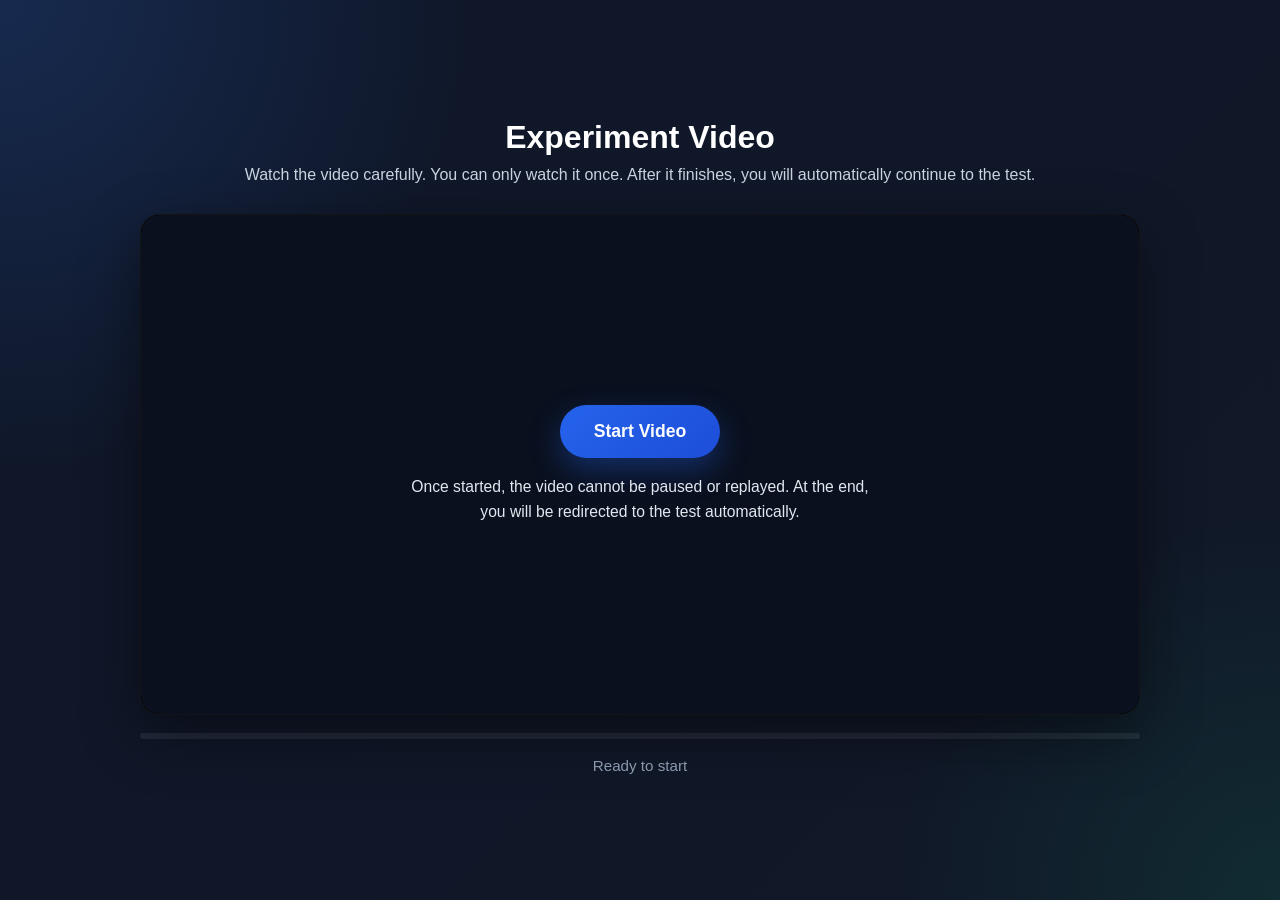
==== index.html @ 6f381dc8 "rename main.html to index.html" ====
<!DOCTYPE html>
<html lang="en">
<head>
    <meta charset="UTF-8" />
    <meta name="viewport" content="width=device-width, initial-scale=1.0" />
    <title>Experiment Video</title>
    <style>
        * {
            box-sizing: border-box;
        }

        body {
            margin: 0;
            min-height: 100vh;
            display: flex;
            justify-content: center;
            align-items: center;
            background:
                radial-gradient(circle at top left, rgba(59, 130, 246, 0.18), transparent 30%),
                radial-gradient(circle at bottom right, rgba(16, 185, 129, 0.12), transparent 25%),
                linear-gradient(135deg, #0f172a, #111827);
            font-family: Arial, Helvetica, sans-serif;
            overflow: hidden;
        }

        .container {
            width: 90%;
            max-width: 1000px;
            text-align: center;
            position: relative;
            animation: fadeInUp 1s ease;
        }

        .title {
            color: white;
            font-size: 2rem;
            font-weight: bold;
            margin-bottom: 10px;
            animation: fadeIn 1.2s ease;
        }

        .subtitle {
            color: #cbd5e1;
            font-size: 1rem;
            margin-bottom: 30px;
            animation: fadeIn 1.6s ease;
        }

        .video-wrapper {
            position: relative;
            border-radius: 20px;
            overflow: hidden;
            background: black;
            box-shadow: 0 20px 60px rgba(0, 0, 0, 0.45);
            border: 1px solid rgba(255, 255, 255, 0.08);
        }

        video {
            width: 100%;
            display: block;
            background: black;
        }

        .overlay {
            position: absolute;
            inset: 0;
            background: rgba(15, 23, 42, 0.72);
            backdrop-filter: blur(4px);
            display: flex;
            justify-content: center;
            align-items: center;
            flex-direction: column;
            gap: 16px;
            transition: opacity 0.6s ease, visibility 0.6s ease;
            z-index: 2;
        }

        .overlay.hidden {
            opacity: 0;
            visibility: hidden;
            pointer-events: none;
        }

        .start-btn {
            padding: 16px 34px;
            font-size: 1.1rem;
            font-weight: bold;
            color: white;
            background: linear-gradient(135deg, #2563eb, #1d4ed8);
            border: none;
            border-radius: 999px;
            cursor: pointer;
            box-shadow: 0 12px 30px rgba(37, 99, 235, 0.35);
            transition: transform 0.25s ease, box-shadow 0.25s ease, opacity 0.25s ease;
            animation: pulse 1.8s infinite;
        }

        .start-btn:hover {
            transform: translateY(-2px) scale(1.03);
            box-shadow: 0 18px 35px rgba(37, 99, 235, 0.45);
        }

        .start-btn:active {
            transform: scale(0.98);
        }

        .overlay-text {
            color: #e2e8f0;
            font-size: 0.98rem;
            max-width: 500px;
            line-height: 1.6;
            padding: 0 20px;
        }

        .status {
            margin-top: 18px;
            color: #94a3b8;
            font-size: 0.95rem;
            min-height: 24px;
        }

        .progress-bar {
            width: 100%;
            height: 6px;
            background: rgba(255, 255, 255, 0.08);
            border-radius: 999px;
            overflow: hidden;
            margin-top: 18px;
        }

        .progress {
            width: 0%;
            height: 100%;
            background: linear-gradient(90deg, #22c55e, #3b82f6);
            transition: width 0.2s linear;
        }

        @keyframes fadeInUp {
            from {
                opacity: 0;
                transform: translateY(30px);
            }
            to {
                opacity: 1;
                transform: translateY(0);
            }
        }

        @keyframes fadeIn {
            from {
                opacity: 0;
            }
            to {
                opacity: 1;
            }
        }

        @keyframes pulse {
            0% {
                transform: scale(1);
            }
            50% {
                transform: scale(1.04);
            }
            100% {
                transform: scale(1);
            }
        }

        @media (max-width: 768px) {
            .title {
                font-size: 1.5rem;
            }

            .subtitle {
                font-size: 0.95rem;
            }

            .start-btn {
                font-size: 1rem;
                padding: 14px 28px;
            }
        }
    </style>
</head>
<body>

    <div class="container">
        <div class="title">Experiment Video</div>
        <div class="subtitle">
            Watch the video carefully. You can only watch it once. After it finishes, you will automatically continue to the test.
        </div>

        <div class="video-wrapper">
            <div class="overlay" id="overlay">
                <button class="start-btn" id="startBtn">Start Video</button>
                <div class="overlay-text">
                    Once started, the video cannot be paused or replayed. At the end, you will be redirected to the test automatically.
                </div>
            </div>

            <video id="video" playsinline preload="auto" type="video/mp4">
                <source src="https://drive.google.com/file/d/1Vk-Cj_OdK-i3ARm5Z2R8Q7dkgFcIJffH/view" type="video/mp4">
                Your browser does not support the video tag.
            </video>
        </div>

        <div class="progress-bar">
            <div class="progress" id="progress"></div>
        </div>

        <div class="status" id="statusText">Ready to start</div>
    </div>

    <script>
        const video = document.getElementById("video");
        const startBtn = document.getElementById("startBtn");
        const overlay = document.getElementById("overlay");
        const statusText = document.getElementById("statusText");
        const progress = document.getElementById("progress");

        let hasStarted = false;
        let hasEnded = false;

        startBtn.addEventListener("click", async () => {
            if (hasStarted) return;

            hasStarted = true;
            overlay.classList.add("hidden");
            statusText.textContent = "Video is playing...";

            try {
                video.currentTime = 0;
                video.controls = false;
                video.loop = false;
                video.muted = false;
                video.volume = 1;
                await video.play();
            } catch (error) {
                statusText.textContent = "Autoplay with sound was blocked. Please click the page once.";
                console.error(error);
            }
        });

        video.addEventListener("pause", () => {
            if (!video.ended && hasStarted) {
                video.play().catch(() => {});
            }
        });

        video.addEventListener("seeking", () => {
            if (hasStarted && !video.ended) {
                if (video.currentTime > 0) {
                    video.currentTime = Math.max(0, video.currentTime);
                }
            }
        });

        video.addEventListener("contextmenu", (e) => e.preventDefault());

        video.addEventListener("timeupdate", () => {
            if (video.duration) {
                const percent = (video.currentTime / video.duration) * 100;
                progress.style.width = percent + "%";
            }
        });

        video.addEventListener("ended", () => {
            if (hasEnded) return;

            hasEnded = true;
            statusText.textContent = "Video finished. Redirecting to the test...";
            progress.style.width = "100%";

            setTimeout(() => {
                window.location.href = "https://docs.google.com/forms/d/e/1FAIpQLScB56OfvBlerydAEHXDTaJfLWcyGpfH-YgCsPv9pEDZIwCP-Q/viewform?usp=header";
            }, 1500);
        });

        document.addEventListener("keydown", (e) => {
            const blockedKeys = [" ", "Spacebar", "ArrowLeft", "ArrowRight", "ArrowUp", "ArrowDown"];
            if (blockedKeys.includes(e.key)) {
                e.preventDefault();
            }
        });
    </script>

</body>
</html>
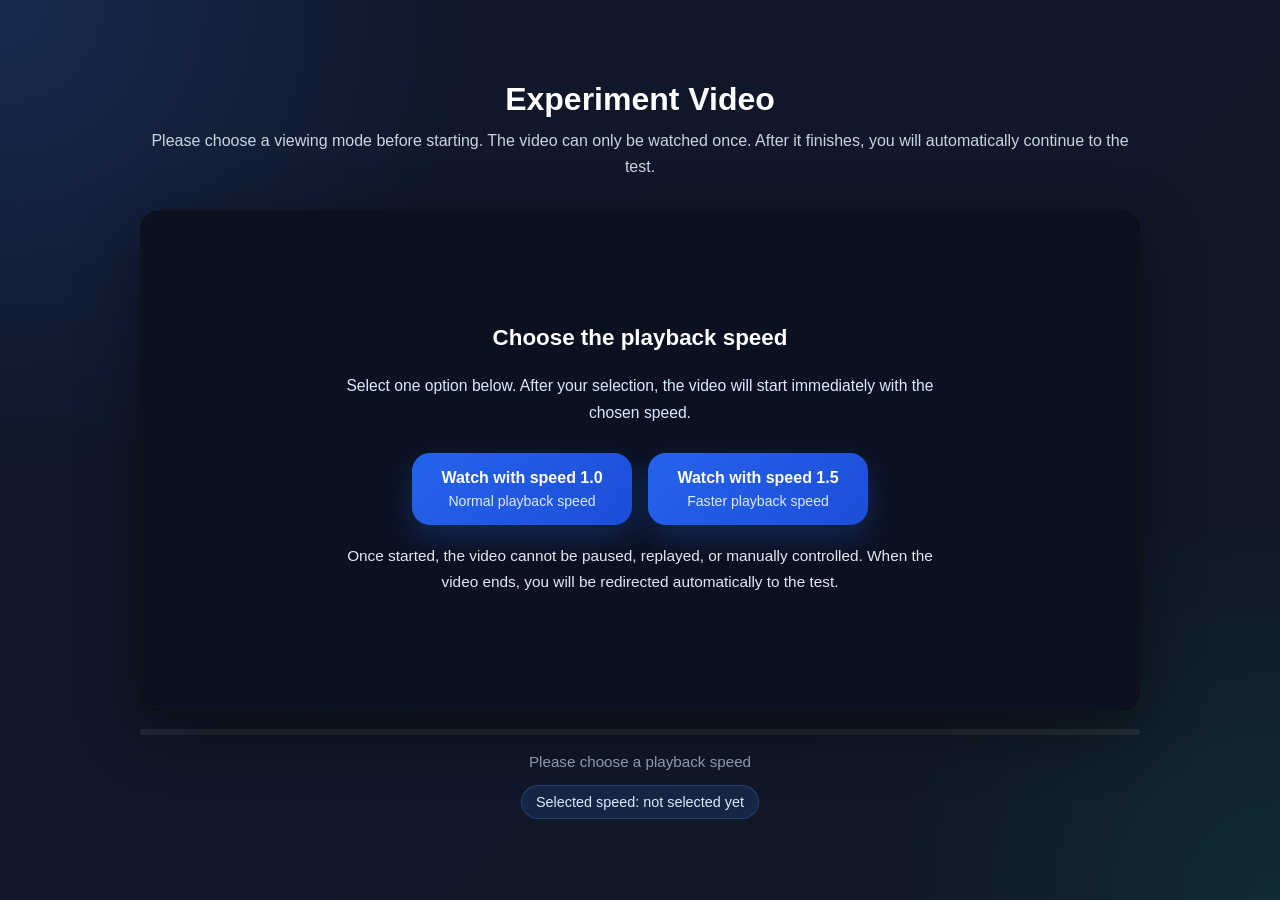
==== commit e0dda3ef: "add speed choice before video" ====
--- a/index.html
+++ b/index.html
@@ -28,7 +28,7 @@
             max-width: 1000px;
             text-align: center;
             position: relative;
-            animation: fadeInUp 1s ease;
+            animation: fadeInUp 0.9s ease;
         }
 
         .title {
@@ -36,14 +36,15 @@
             font-size: 2rem;
             font-weight: bold;
             margin-bottom: 10px;
-            animation: fadeIn 1.2s ease;
+            animation: fadeIn 1.1s ease;
         }
 
         .subtitle {
             color: #cbd5e1;
             font-size: 1rem;
             margin-bottom: 30px;
-            animation: fadeIn 1.6s ease;
+            animation: fadeIn 1.4s ease;
+            line-height: 1.6;
         }
 
         .video-wrapper {
@@ -64,14 +65,15 @@
         .overlay {
             position: absolute;
             inset: 0;
-            background: rgba(15, 23, 42, 0.72);
-            backdrop-filter: blur(4px);
+            background: rgba(15, 23, 42, 0.78);
+            backdrop-filter: blur(6px);
             display: flex;
             justify-content: center;
             align-items: center;
             flex-direction: column;
-            gap: 16px;
-            transition: opacity 0.6s ease, visibility 0.6s ease;
+            gap: 18px;
+            padding: 24px;
+            transition: opacity 0.6s ease, visibility 0.6s ease, transform 0.6s ease;
             z-index: 2;
         }
 
@@ -79,37 +81,69 @@
             opacity: 0;
             visibility: hidden;
             pointer-events: none;
-        }
-
-        .start-btn {
-            padding: 16px 34px;
-            font-size: 1.1rem;
+            transform: scale(1.02);
+        }
+
+        .choice-title {
+            color: white;
+            font-size: 1.4rem;
+            font-weight: 700;
+            margin-bottom: 4px;
+        }
+
+        .choice-subtitle {
+            color: #dbeafe;
+            font-size: 0.98rem;
+            max-width: 620px;
+            line-height: 1.7;
+        }
+
+        .speed-options {
+            display: flex;
+            gap: 16px;
+            flex-wrap: wrap;
+            justify-content: center;
+            margin-top: 8px;
+        }
+
+        .speed-btn {
+            min-width: 220px;
+            padding: 16px 24px;
+            font-size: 1rem;
             font-weight: bold;
             color: white;
             background: linear-gradient(135deg, #2563eb, #1d4ed8);
             border: none;
-            border-radius: 999px;
+            border-radius: 18px;
             cursor: pointer;
-            box-shadow: 0 12px 30px rgba(37, 99, 235, 0.35);
-            transition: transform 0.25s ease, box-shadow 0.25s ease, opacity 0.25s ease;
+            box-shadow: 0 12px 30px rgba(37, 99, 235, 0.28);
+            transition: transform 0.25s ease, box-shadow 0.25s ease, filter 0.25s ease;
             animation: pulse 1.8s infinite;
         }
 
-        .start-btn:hover {
-            transform: translateY(-2px) scale(1.03);
-            box-shadow: 0 18px 35px rgba(37, 99, 235, 0.45);
-        }
-
-        .start-btn:active {
+        .speed-btn:hover {
+            transform: translateY(-2px) scale(1.02);
+            box-shadow: 0 18px 35px rgba(37, 99, 235, 0.4);
+            filter: brightness(1.05);
+        }
+
+        .speed-btn:active {
             transform: scale(0.98);
+        }
+
+        .speed-btn span {
+            display: block;
+            font-size: 0.88rem;
+            font-weight: normal;
+            margin-top: 6px;
+            color: #dbeafe;
         }
 
         .overlay-text {
             color: #e2e8f0;
-            font-size: 0.98rem;
-            max-width: 500px;
-            line-height: 1.6;
-            padding: 0 20px;
+            font-size: 0.96rem;
+            max-width: 620px;
+            line-height: 1.7;
         }
 
         .status {
@@ -135,6 +169,17 @@
             transition: width 0.2s linear;
         }
 
+        .speed-badge {
+            display: inline-block;
+            margin-top: 8px;
+            padding: 8px 14px;
+            border-radius: 999px;
+            font-size: 0.9rem;
+            color: #dbeafe;
+            background: rgba(59, 130, 246, 0.14);
+            border: 1px solid rgba(96, 165, 250, 0.22);
+        }
+
         @keyframes fadeInUp {
             from {
                 opacity: 0;
@@ -160,7 +205,7 @@
                 transform: scale(1);
             }
             50% {
-                transform: scale(1.04);
+                transform: scale(1.03);
             }
             100% {
                 transform: scale(1);
@@ -176,9 +221,13 @@
                 font-size: 0.95rem;
             }
 
-            .start-btn {
-                font-size: 1rem;
-                padding: 14px 28px;
+            .speed-btn {
+                width: 100%;
+                max-width: 320px;
+            }
+
+            .choice-title {
+                font-size: 1.2rem;
             }
         }
     </style>
@@ -188,19 +237,35 @@
     <div class="container">
         <div class="title">Experiment Video</div>
         <div class="subtitle">
-            Watch the video carefully. You can only watch it once. After it finishes, you will automatically continue to the test.
+            Please choose a viewing mode before starting. The video can only be watched once. After it finishes, you will automatically continue to the test.
         </div>
 
         <div class="video-wrapper">
             <div class="overlay" id="overlay">
-                <button class="start-btn" id="startBtn">Start Video</button>
+                <div class="choice-title">Choose the playback speed</div>
+                <div class="choice-subtitle">
+                    Select one option below. After your selection, the video will start immediately with the chosen speed.
+                </div>
+
+                <div class="speed-options">
+                    <button class="speed-btn" data-speed="1">
+                        Watch with speed 1.0
+                        <span>Normal playback speed</span>
+                    </button>
+
+                    <button class="speed-btn" data-speed="1.5">
+                        Watch with speed 1.5
+                        <span>Faster playback speed</span>
+                    </button>
+                </div>
+
                 <div class="overlay-text">
-                    Once started, the video cannot be paused or replayed. At the end, you will be redirected to the test automatically.
+                    Once started, the video cannot be paused, replayed, or manually controlled. When the video ends, you will be redirected automatically to the test.
                 </div>
             </div>
 
-            <video id="video" playsinline preload="auto" type="video/mp4">
-                <source src="https://drive.google.com/file/d/1Vk-Cj_OdK-i3ARm5Z2R8Q7dkgFcIJffH/view" type="video/mp4">
+            <video id="video" playsinline preload="auto">
+                <source src="video.mp4" type="video/mp4">
                 Your browser does not support the video tag.
             </video>
         </div>
@@ -209,68 +274,103 @@
             <div class="progress" id="progress"></div>
         </div>
 
-        <div class="status" id="statusText">Ready to start</div>
+        <div class="status" id="statusText">Please choose a playback speed</div>
+        <div class="speed-badge" id="speedBadge">Selected speed: not selected yet</div>
     </div>
 
     <script>
         const video = document.getElementById("video");
-        const startBtn = document.getElementById("startBtn");
         const overlay = document.getElementById("overlay");
         const statusText = document.getElementById("statusText");
         const progress = document.getElementById("progress");
+        const speedBadge = document.getElementById("speedBadge");
+        const speedButtons = document.querySelectorAll(".speed-btn");
 
         let hasStarted = false;
         let hasEnded = false;
-
-        startBtn.addEventListener("click", async () => {
+        let selectedSpeed = null;
+        let lastAllowedTime = 0;
+
+        async function startVideoWithSpeed(speed) {
             if (hasStarted) return;
 
             hasStarted = true;
+            selectedSpeed = speed;
+
+            video.currentTime = 0;
+            video.controls = false;
+            video.loop = false;
+            video.muted = false;
+            video.volume = 1;
+            video.playbackRate = speed;
+            video.defaultPlaybackRate = speed;
+
+            speedBadge.textContent = `Selected speed: x${speed}`;
+            statusText.textContent = `Video is playing at x${speed}...`;
             overlay.classList.add("hidden");
-            statusText.textContent = "Video is playing...";
 
             try {
-                video.currentTime = 0;
-                video.controls = false;
-                video.loop = false;
-                video.muted = false;
-                video.volume = 1;
                 await video.play();
             } catch (error) {
-                statusText.textContent = "Autoplay with sound was blocked. Please click the page once.";
+                statusText.textContent = "Playback was blocked. Please click again.";
+                hasStarted = false;
+                overlay.classList.remove("hidden");
                 console.error(error);
             }
-        });
-
-        video.addEventListener("pause", () => {
-            if (!video.ended && hasStarted) {
-                video.play().catch(() => {});
-            }
-        });
-
-        video.addEventListener("seeking", () => {
-            if (hasStarted && !video.ended) {
-                if (video.currentTime > 0) {
-                    video.currentTime = Math.max(0, video.currentTime);
-                }
-            }
-        });
-
-        video.addEventListener("contextmenu", (e) => e.preventDefault());
+        }
+
+        speedButtons.forEach((button) => {
+            button.addEventListener("click", () => {
+                const speed = parseFloat(button.dataset.speed);
+                startVideoWithSpeed(speed);
+            });
+        });
+
+        video.addEventListener("play", () => {
+            if (selectedSpeed) {
+                video.playbackRate = selectedSpeed;
+            }
+        });
+
+        video.addEventListener("ratechange", () => {
+            if (hasStarted && selectedSpeed && video.playbackRate !== selectedSpeed) {
+                video.playbackRate = selectedSpeed;
+            }
+        });
 
         video.addEventListener("timeupdate", () => {
             if (video.duration) {
                 const percent = (video.currentTime / video.duration) * 100;
                 progress.style.width = percent + "%";
             }
-        });
+
+            if (!video.seeking) {
+                lastAllowedTime = video.currentTime;
+            }
+        });
+
+        video.addEventListener("pause", () => {
+            if (!video.ended && hasStarted) {
+                video.play().catch(() => {});
+            }
+        });
+
+        video.addEventListener("seeking", () => {
+            if (hasStarted && !video.ended) {
+                if (video.currentTime > lastAllowedTime + 0.3) {
+                    video.currentTime = lastAllowedTime;
+                }
+            }
+        });
+
+        video.addEventListener("contextmenu", (e) => e.preventDefault());
 
         video.addEventListener("ended", () => {
             if (hasEnded) return;
 
             hasEnded = true;
+            progress.style.width = "100%";
             statusText.textContent = "Video finished. Redirecting to the test...";
-            progress.style.width = "100%";
 
             setTimeout(() => {
                 window.location.href = "https://docs.google.com/forms/d/e/1FAIpQLScB56OfvBlerydAEHXDTaJfLWcyGpfH-YgCsPv9pEDZIwCP-Q/viewform?usp=header";
@@ -278,7 +378,16 @@
         });
 
         document.addEventListener("keydown", (e) => {
-            const blockedKeys = [" ", "Spacebar", "ArrowLeft", "ArrowRight", "ArrowUp", "ArrowDown"];
+            const blockedKeys = [
+                " ",
+                "Spacebar",
+                "ArrowLeft",
+                "ArrowRight",
+                "ArrowUp",
+                "ArrowDown",
+                "MediaPlayPause"
+            ];
+
             if (blockedKeys.includes(e.key)) {
                 e.preventDefault();
             }
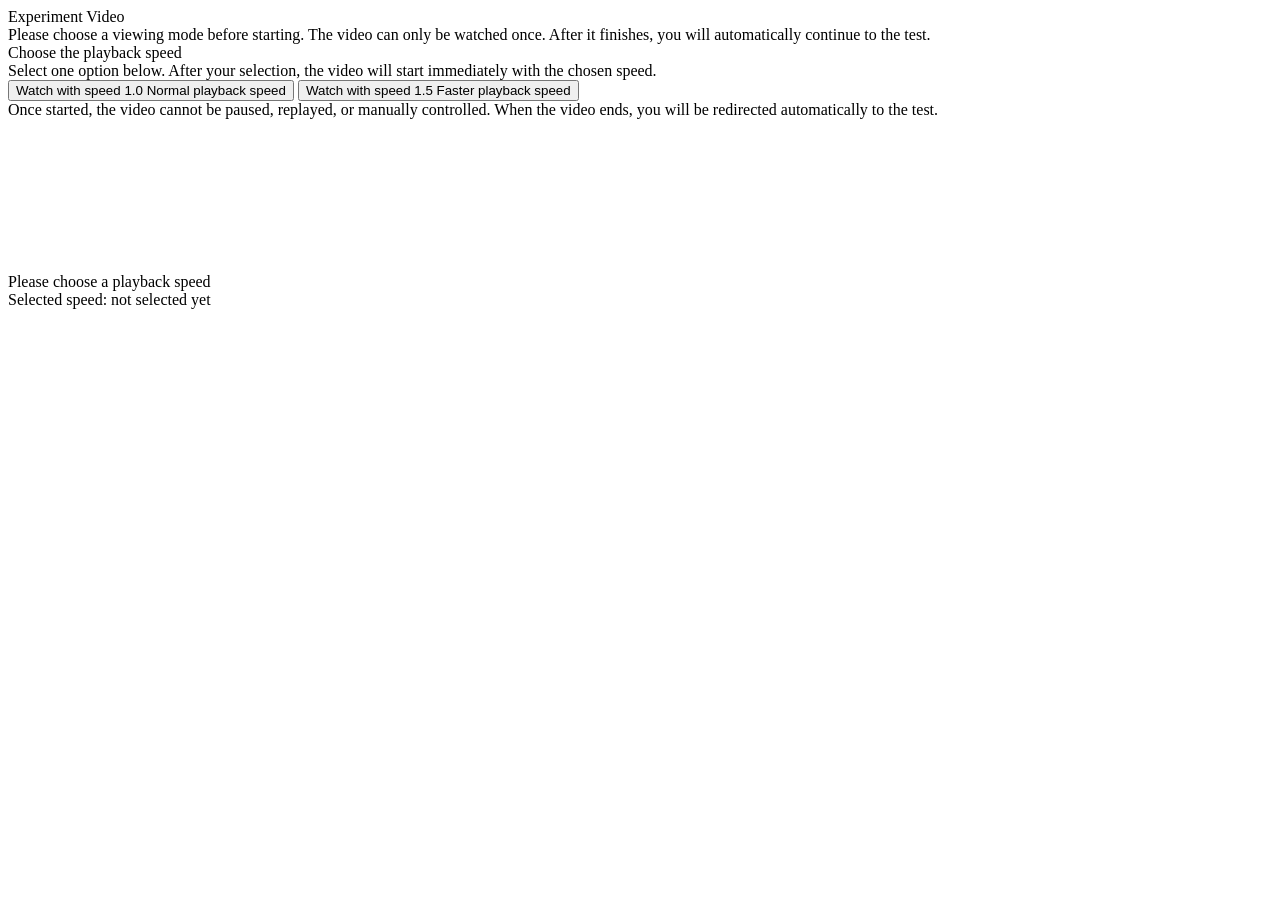
==== commit 3a32fb34: "separation files" ====
--- a/index.html
+++ b/index.html
@@ -4,233 +4,6 @@
     <meta charset="UTF-8" />
     <meta name="viewport" content="width=device-width, initial-scale=1.0" />
     <title>Experiment Video</title>
-    <style>
-        * {
-            box-sizing: border-box;
-        }
-
-        body {
-            margin: 0;
-            min-height: 100vh;
-            display: flex;
-            justify-content: center;
-            align-items: center;
-            background:
-                radial-gradient(circle at top left, rgba(59, 130, 246, 0.18), transparent 30%),
-                radial-gradient(circle at bottom right, rgba(16, 185, 129, 0.12), transparent 25%),
-                linear-gradient(135deg, #0f172a, #111827);
-            font-family: Arial, Helvetica, sans-serif;
-            overflow: hidden;
-        }
-
-        .container {
-            width: 90%;
-            max-width: 1000px;
-            text-align: center;
-            position: relative;
-            animation: fadeInUp 0.9s ease;
-        }
-
-        .title {
-            color: white;
-            font-size: 2rem;
-            font-weight: bold;
-            margin-bottom: 10px;
-            animation: fadeIn 1.1s ease;
-        }
-
-        .subtitle {
-            color: #cbd5e1;
-            font-size: 1rem;
-            margin-bottom: 30px;
-            animation: fadeIn 1.4s ease;
-            line-height: 1.6;
-        }
-
-        .video-wrapper {
-            position: relative;
-            border-radius: 20px;
-            overflow: hidden;
-            background: black;
-            box-shadow: 0 20px 60px rgba(0, 0, 0, 0.45);
-            border: 1px solid rgba(255, 255, 255, 0.08);
-        }
-
-        video {
-            width: 100%;
-            display: block;
-            background: black;
-        }
-
-        .overlay {
-            position: absolute;
-            inset: 0;
-            background: rgba(15, 23, 42, 0.78);
-            backdrop-filter: blur(6px);
-            display: flex;
-            justify-content: center;
-            align-items: center;
-            flex-direction: column;
-            gap: 18px;
-            padding: 24px;
-            transition: opacity 0.6s ease, visibility 0.6s ease, transform 0.6s ease;
-            z-index: 2;
-        }
-
-        .overlay.hidden {
-            opacity: 0;
-            visibility: hidden;
-            pointer-events: none;
-            transform: scale(1.02);
-        }
-
-        .choice-title {
-            color: white;
-            font-size: 1.4rem;
-            font-weight: 700;
-            margin-bottom: 4px;
-        }
-
-        .choice-subtitle {
-            color: #dbeafe;
-            font-size: 0.98rem;
-            max-width: 620px;
-            line-height: 1.7;
-        }
-
-        .speed-options {
-            display: flex;
-            gap: 16px;
-            flex-wrap: wrap;
-            justify-content: center;
-            margin-top: 8px;
-        }
-
-        .speed-btn {
-            min-width: 220px;
-            padding: 16px 24px;
-            font-size: 1rem;
-            font-weight: bold;
-            color: white;
-            background: linear-gradient(135deg, #2563eb, #1d4ed8);
-            border: none;
-            border-radius: 18px;
-            cursor: pointer;
-            box-shadow: 0 12px 30px rgba(37, 99, 235, 0.28);
-            transition: transform 0.25s ease, box-shadow 0.25s ease, filter 0.25s ease;
-            animation: pulse 1.8s infinite;
-        }
-
-        .speed-btn:hover {
-            transform: translateY(-2px) scale(1.02);
-            box-shadow: 0 18px 35px rgba(37, 99, 235, 0.4);
-            filter: brightness(1.05);
-        }
-
-        .speed-btn:active {
-            transform: scale(0.98);
-        }
-
-        .speed-btn span {
-            display: block;
-            font-size: 0.88rem;
-            font-weight: normal;
-            margin-top: 6px;
-            color: #dbeafe;
-        }
-
-        .overlay-text {
-            color: #e2e8f0;
-            font-size: 0.96rem;
-            max-width: 620px;
-            line-height: 1.7;
-        }
-
-        .status {
-            margin-top: 18px;
-            color: #94a3b8;
-            font-size: 0.95rem;
-            min-height: 24px;
-        }
-
-        .progress-bar {
-            width: 100%;
-            height: 6px;
-            background: rgba(255, 255, 255, 0.08);
-            border-radius: 999px;
-            overflow: hidden;
-            margin-top: 18px;
-        }
-
-        .progress {
-            width: 0%;
-            height: 100%;
-            background: linear-gradient(90deg, #22c55e, #3b82f6);
-            transition: width 0.2s linear;
-        }
-
-        .speed-badge {
-            display: inline-block;
-            margin-top: 8px;
-            padding: 8px 14px;
-            border-radius: 999px;
-            font-size: 0.9rem;
-            color: #dbeafe;
-            background: rgba(59, 130, 246, 0.14);
-            border: 1px solid rgba(96, 165, 250, 0.22);
-        }
-
-        @keyframes fadeInUp {
-            from {
-                opacity: 0;
-                transform: translateY(30px);
-            }
-            to {
-                opacity: 1;
-                transform: translateY(0);
-            }
-        }
-
-        @keyframes fadeIn {
-            from {
-                opacity: 0;
-            }
-            to {
-                opacity: 1;
-            }
-        }
-
-        @keyframes pulse {
-            0% {
-                transform: scale(1);
-            }
-            50% {
-                transform: scale(1.03);
-            }
-            100% {
-                transform: scale(1);
-            }
-        }
-
-        @media (max-width: 768px) {
-            .title {
-                font-size: 1.5rem;
-            }
-
-            .subtitle {
-                font-size: 0.95rem;
-            }
-
-            .speed-btn {
-                width: 100%;
-                max-width: 320px;
-            }
-
-            .choice-title {
-                font-size: 1.2rem;
-            }
-        }
-    </style>
 </head>
 <body>
 
@@ -278,121 +51,7 @@
         <div class="speed-badge" id="speedBadge">Selected speed: not selected yet</div>
     </div>
 
-    <script>
-        const video = document.getElementById("video");
-        const overlay = document.getElementById("overlay");
-        const statusText = document.getElementById("statusText");
-        const progress = document.getElementById("progress");
-        const speedBadge = document.getElementById("speedBadge");
-        const speedButtons = document.querySelectorAll(".speed-btn");
-
-        let hasStarted = false;
-        let hasEnded = false;
-        let selectedSpeed = null;
-        let lastAllowedTime = 0;
-
-        async function startVideoWithSpeed(speed) {
-            if (hasStarted) return;
-
-            hasStarted = true;
-            selectedSpeed = speed;
-
-            video.currentTime = 0;
-            video.controls = false;
-            video.loop = false;
-            video.muted = false;
-            video.volume = 1;
-            video.playbackRate = speed;
-            video.defaultPlaybackRate = speed;
-
-            speedBadge.textContent = `Selected speed: x${speed}`;
-            statusText.textContent = `Video is playing at x${speed}...`;
-            overlay.classList.add("hidden");
-
-            try {
-                await video.play();
-            } catch (error) {
-                statusText.textContent = "Playback was blocked. Please click again.";
-                hasStarted = false;
-                overlay.classList.remove("hidden");
-                console.error(error);
-            }
-        }
-
-        speedButtons.forEach((button) => {
-            button.addEventListener("click", () => {
-                const speed = parseFloat(button.dataset.speed);
-                startVideoWithSpeed(speed);
-            });
-        });
-
-        video.addEventListener("play", () => {
-            if (selectedSpeed) {
-                video.playbackRate = selectedSpeed;
-            }
-        });
-
-        video.addEventListener("ratechange", () => {
-            if (hasStarted && selectedSpeed && video.playbackRate !== selectedSpeed) {
-                video.playbackRate = selectedSpeed;
-            }
-        });
-
-        video.addEventListener("timeupdate", () => {
-            if (video.duration) {
-                const percent = (video.currentTime / video.duration) * 100;
-                progress.style.width = percent + "%";
-            }
-
-            if (!video.seeking) {
-                lastAllowedTime = video.currentTime;
-            }
-        });
-
-        video.addEventListener("pause", () => {
-            if (!video.ended && hasStarted) {
-                video.play().catch(() => {});
-            }
-        });
-
-        video.addEventListener("seeking", () => {
-            if (hasStarted && !video.ended) {
-                if (video.currentTime > lastAllowedTime + 0.3) {
-                    video.currentTime = lastAllowedTime;
-                }
-            }
-        });
-
-        video.addEventListener("contextmenu", (e) => e.preventDefault());
-
-        video.addEventListener("ended", () => {
-            if (hasEnded) return;
-
-            hasEnded = true;
-            progress.style.width = "100%";
-            statusText.textContent = "Video finished. Redirecting to the test...";
-
-            setTimeout(() => {
-                window.location.href = "https://docs.google.com/forms/d/e/1FAIpQLScB56OfvBlerydAEHXDTaJfLWcyGpfH-YgCsPv9pEDZIwCP-Q/viewform?usp=header";
-            }, 1500);
-        });
-
-        document.addEventListener("keydown", (e) => {
-            const blockedKeys = [
-                " ",
-                "Spacebar",
-                "ArrowLeft",
-                "ArrowRight",
-                "ArrowUp",
-                "ArrowDown",
-                "MediaPlayPause"
-            ];
-
-            if (blockedKeys.includes(e.key)) {
-                e.preventDefault();
-            }
-        });
-    </script>
+    <script src="script.js"></script>
 
 </body>
 </html>
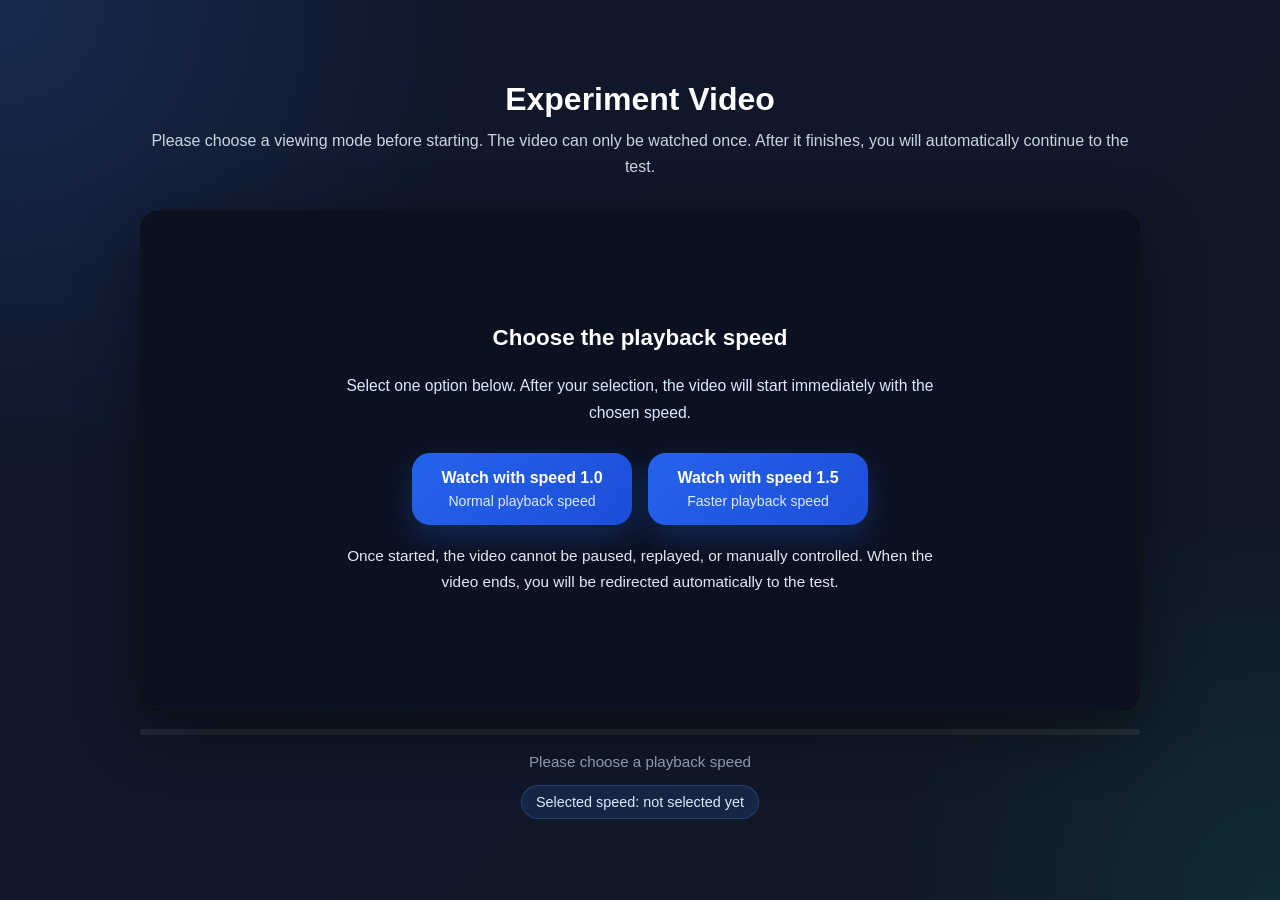
==== commit d8b536b0: "separation files" ====
--- a/index.html
+++ b/index.html
@@ -5,6 +5,7 @@
     <meta name="viewport" content="width=device-width, initial-scale=1.0" />
     <title>Experiment Video</title>
 </head>
+<link rel="stylesheet" href="style.css">
 <body>
 
     <div class="container">
--- a/style.css
+++ b/style.css
@@ -0,0 +1,226 @@
+
+        * {
+            box-sizing: border-box;
+        }
+
+        body {
+            margin: 0;
+            min-height: 100vh;
+            display: flex;
+            justify-content: center;
+            align-items: center;
+            background:
+                radial-gradient(circle at top left, rgba(59, 130, 246, 0.18), transparent 30%),
+                radial-gradient(circle at bottom right, rgba(16, 185, 129, 0.12), transparent 25%),
+                linear-gradient(135deg, #0f172a, #111827);
+            font-family: Arial, Helvetica, sans-serif;
+            overflow: hidden;
+        }
+
+        .container {
+            width: 90%;
+            max-width: 1000px;
+            text-align: center;
+            position: relative;
+            animation: fadeInUp 0.9s ease;
+        }
+
+        .title {
+            color: white;
+            font-size: 2rem;
+            font-weight: bold;
+            margin-bottom: 10px;
+            animation: fadeIn 1.1s ease;
+        }
+
+        .subtitle {
+            color: #cbd5e1;
+            font-size: 1rem;
+            margin-bottom: 30px;
+            animation: fadeIn 1.4s ease;
+            line-height: 1.6;
+        }
+
+        .video-wrapper {
+            position: relative;
+            border-radius: 20px;
+            overflow: hidden;
+            background: black;
+            box-shadow: 0 20px 60px rgba(0, 0, 0, 0.45);
+            border: 1px solid rgba(255, 255, 255, 0.08);
+        }
+
+        video {
+            width: 100%;
+            display: block;
+            background: black;
+        }
+
+        .overlay {
+            position: absolute;
+            inset: 0;
+            background: rgba(15, 23, 42, 0.78);
+            backdrop-filter: blur(6px);
+            display: flex;
+            justify-content: center;
+            align-items: center;
+            flex-direction: column;
+            gap: 18px;
+            padding: 24px;
+            transition: opacity 0.6s ease, visibility 0.6s ease, transform 0.6s ease;
+            z-index: 2;
+        }
+
+        .overlay.hidden {
+            opacity: 0;
+            visibility: hidden;
+            pointer-events: none;
+            transform: scale(1.02);
+        }
+
+        .choice-title {
+            color: white;
+            font-size: 1.4rem;
+            font-weight: 700;
+            margin-bottom: 4px;
+        }
+
+        .choice-subtitle {
+            color: #dbeafe;
+            font-size: 0.98rem;
+            max-width: 620px;
+            line-height: 1.7;
+        }
+
+        .speed-options {
+            display: flex;
+            gap: 16px;
+            flex-wrap: wrap;
+            justify-content: center;
+            margin-top: 8px;
+        }
+
+        .speed-btn {
+            min-width: 220px;
+            padding: 16px 24px;
+            font-size: 1rem;
+            font-weight: bold;
+            color: white;
+            background: linear-gradient(135deg, #2563eb, #1d4ed8);
+            border: none;
+            border-radius: 18px;
+            cursor: pointer;
+            box-shadow: 0 12px 30px rgba(37, 99, 235, 0.28);
+            transition: transform 0.25s ease, box-shadow 0.25s ease, filter 0.25s ease;
+            animation: pulse 1.8s infinite;
+        }
+
+        .speed-btn:hover {
+            transform: translateY(-2px) scale(1.02);
+            box-shadow: 0 18px 35px rgba(37, 99, 235, 0.4);
+            filter: brightness(1.05);
+        }
+
+        .speed-btn:active {
+            transform: scale(0.98);
+        }
+
+        .speed-btn span {
+            display: block;
+            font-size: 0.88rem;
+            font-weight: normal;
+            margin-top: 6px;
+            color: #dbeafe;
+        }
+
+        .overlay-text {
+            color: #e2e8f0;
+            font-size: 0.96rem;
+            max-width: 620px;
+            line-height: 1.7;
+        }
+
+        .status {
+            margin-top: 18px;
+            color: #94a3b8;
+            font-size: 0.95rem;
+            min-height: 24px;
+        }
+
+        .progress-bar {
+            width: 100%;
+            height: 6px;
+            background: rgba(255, 255, 255, 0.08);
+            border-radius: 999px;
+            overflow: hidden;
+            margin-top: 18px;
+        }
+
+        .progress {
+            width: 0%;
+            height: 100%;
+            background: linear-gradient(90deg, #22c55e, #3b82f6);
+            transition: width 0.2s linear;
+        }
+
+        .speed-badge {
+            display: inline-block;
+            margin-top: 8px;
+            padding: 8px 14px;
+            border-radius: 999px;
+            font-size: 0.9rem;
+            color: #dbeafe;
+            background: rgba(59, 130, 246, 0.14);
+            border: 1px solid rgba(96, 165, 250, 0.22);
+        }
+
+        @keyframes fadeInUp {
+            from {
+                opacity: 0;
+                transform: translateY(30px);
+            }
+            to {
+                opacity: 1;
+                transform: translateY(0);
+            }
+        }
+
+        @keyframes fadeIn {
+            from {
+                opacity: 0;
+            }
+            to {
+                opacity: 1;
+            }
+        }
+
+        @keyframes pulse {
+            0% {
+                transform: scale(1);
+            }
+            50% {
+                transform: scale(1.03);
+            }
+            100% {
+                transform: scale(1);
+            }
+        }
+
+        @media (max-width: 768px) {
+            .title {
+                font-size: 1.5rem;
+            }
+
+            .subtitle {
+                font-size: 0.95rem;
+            }
+
+            .speed-btn {
+                width: 100%;
+                max-width: 320px;
+            }
+
+            .choice-title {
+                font-size: 1.2rem;
+            }
+        }
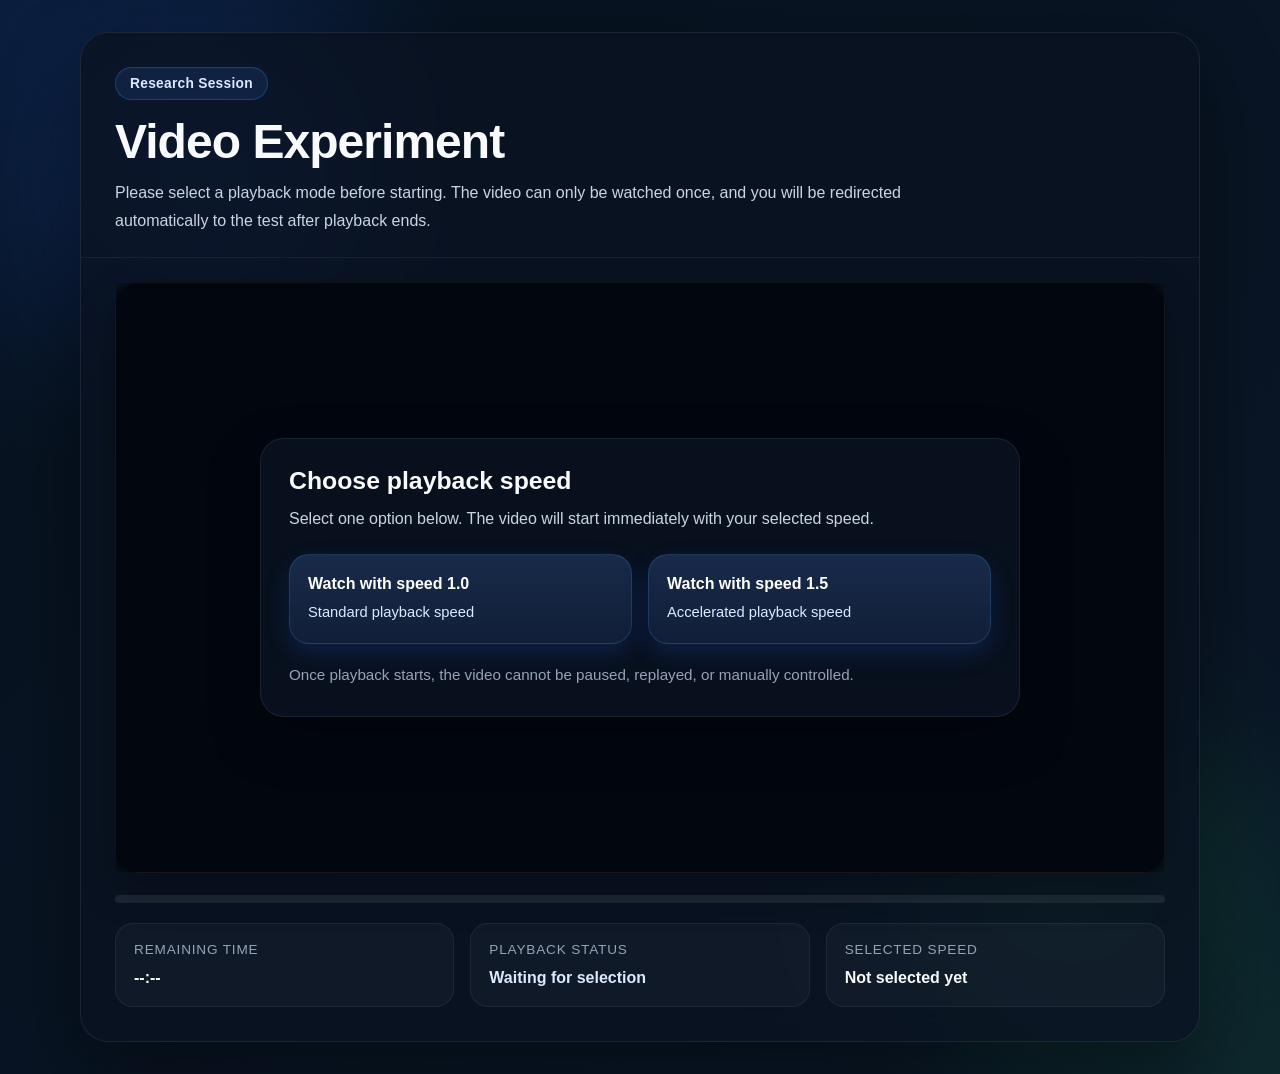
==== commit f21d4897: "blocked refresh" ====
--- a/index.html
+++ b/index.html
@@ -4,55 +4,82 @@
     <meta charset="UTF-8" />
     <meta name="viewport" content="width=device-width, initial-scale=1.0" />
     <title>Experiment Video</title>
+    <link rel="stylesheet" href="style.css" />
 </head>
-<link rel="stylesheet" href="style.css">
 <body>
 
-    <div class="container">
-        <div class="title">Experiment Video</div>
-        <div class="subtitle">
-            Please choose a viewing mode before starting. The video can only be watched once. After it finishes, you will automatically continue to the test.
-        </div>
+    <div class="page-shell">
+        <div class="background-glow glow-1"></div>
+        <div class="background-glow glow-2"></div>
 
-        <div class="video-wrapper">
-            <div class="overlay" id="overlay">
-                <div class="choice-title">Choose the playback speed</div>
-                <div class="choice-subtitle">
-                    Select one option below. After your selection, the video will start immediately with the chosen speed.
+        <main class="app-card">
+            <header class="hero">
+                <div class="hero-badge">Research Session</div>
+                <h1 class="title">Video Experiment</h1>
+                <p class="subtitle">
+                    Please select a playback mode before starting. The video can only be watched once, and you will be redirected automatically to the test after playback ends.
+                </p>
+            </header>
+
+            <section class="video-section">
+                <div class="video-wrapper">
+                    <div class="overlay" id="overlay">
+                        <div class="choice-panel">
+                            <h2 class="choice-title">Choose playback speed</h2>
+                            <p class="choice-subtitle">
+                                Select one option below. The video will start immediately with your selected speed.
+                            </p>
+
+                            <div class="speed-options">
+                                <button class="speed-btn" data-speed="1">
+                                    <strong>Watch with speed 1.0</strong>
+                                    <span>Standard playback speed</span>
+                                </button>
+
+                                <button class="speed-btn" data-speed="1.5">
+                                    <strong>Watch with speed 1.5</strong>
+                                    <span>Accelerated playback speed</span>
+                                </button>
+                            </div>
+
+                            <p class="overlay-text">
+                                Once playback starts, the video cannot be paused, replayed, or manually controlled.
+                            </p>
+                        </div>
+                    </div>
+
+                    <video id="video" playsinline preload="auto">
+                        <source src="video.mp4" type="video/mp4">
+                        Your browser does not support the video tag.
+                    </video>
+                </div>
+            </section>
+
+            <section class="info-panel">
+                <div class="progress-bar">
+                    <div class="progress" id="progress"></div>
                 </div>
 
-                <div class="speed-options">
-                    <button class="speed-btn" data-speed="1">
-                        Watch with speed 1.0
-                        <span>Normal playback speed</span>
-                    </button>
+                <div class="meta-grid">
+                    <div class="meta-card">
+                        <div class="meta-label">Remaining time</div>
+                        <div class="meta-value" id="timerText">--:--</div>
+                    </div>
 
-                    <button class="speed-btn" data-speed="1.5">
-                        Watch with speed 1.5
-                        <span>Faster playback speed</span>
-                    </button>
+                    <div class="meta-card">
+                        <div class="meta-label">Playback status</div>
+                        <div class="meta-value status-text" id="statusText">Waiting for selection</div>
+                    </div>
+
+                    <div class="meta-card">
+                        <div class="meta-label">Selected speed</div>
+                        <div class="meta-value" id="speedBadge">Not selected yet</div>
+                    </div>
                 </div>
-
-                <div class="overlay-text">
-                    Once started, the video cannot be paused, replayed, or manually controlled. When the video ends, you will be redirected automatically to the test.
-                </div>
-            </div>
-
-            <video id="video" playsinline preload="auto">
-                <source src="video.mp4" type="video/mp4">
-                Your browser does not support the video tag.
-            </video>
-        </div>
-
-        <div class="progress-bar">
-            <div class="progress" id="progress"></div>
-        </div>
-
-        <div class="status" id="statusText">Please choose a playback speed</div>
-        <div class="speed-badge" id="speedBadge">Selected speed: not selected yet</div>
+            </section>
+        </main>
     </div>
 
     <script src="script.js"></script>
-
 </body>
 </html>
--- a/style.css
+++ b/style.css
@@ -1,226 +1,344 @@
-
-        * {
-            box-sizing: border-box;
-        }
-
-        body {
-            margin: 0;
-            min-height: 100vh;
-            display: flex;
-            justify-content: center;
-            align-items: center;
-            background:
-                radial-gradient(circle at top left, rgba(59, 130, 246, 0.18), transparent 30%),
-                radial-gradient(circle at bottom right, rgba(16, 185, 129, 0.12), transparent 25%),
-                linear-gradient(135deg, #0f172a, #111827);
-            font-family: Arial, Helvetica, sans-serif;
-            overflow: hidden;
-        }
-
-        .container {
-            width: 90%;
-            max-width: 1000px;
-            text-align: center;
-            position: relative;
-            animation: fadeInUp 0.9s ease;
-        }
-
-        .title {
-            color: white;
-            font-size: 2rem;
-            font-weight: bold;
-            margin-bottom: 10px;
-            animation: fadeIn 1.1s ease;
-        }
-
-        .subtitle {
-            color: #cbd5e1;
-            font-size: 1rem;
-            margin-bottom: 30px;
-            animation: fadeIn 1.4s ease;
-            line-height: 1.6;
-        }
-
-        .video-wrapper {
-            position: relative;
-            border-radius: 20px;
-            overflow: hidden;
-            background: black;
-            box-shadow: 0 20px 60px rgba(0, 0, 0, 0.45);
-            border: 1px solid rgba(255, 255, 255, 0.08);
-        }
-
-        video {
-            width: 100%;
-            display: block;
-            background: black;
-        }
-
-        .overlay {
-            position: absolute;
-            inset: 0;
-            background: rgba(15, 23, 42, 0.78);
-            backdrop-filter: blur(6px);
-            display: flex;
-            justify-content: center;
-            align-items: center;
-            flex-direction: column;
-            gap: 18px;
-            padding: 24px;
-            transition: opacity 0.6s ease, visibility 0.6s ease, transform 0.6s ease;
-            z-index: 2;
-        }
-
-        .overlay.hidden {
-            opacity: 0;
-            visibility: hidden;
-            pointer-events: none;
-            transform: scale(1.02);
-        }
-
-        .choice-title {
-            color: white;
-            font-size: 1.4rem;
-            font-weight: 700;
-            margin-bottom: 4px;
-        }
-
-        .choice-subtitle {
-            color: #dbeafe;
-            font-size: 0.98rem;
-            max-width: 620px;
-            line-height: 1.7;
-        }
-
-        .speed-options {
-            display: flex;
-            gap: 16px;
-            flex-wrap: wrap;
-            justify-content: center;
-            margin-top: 8px;
-        }
-
-        .speed-btn {
-            min-width: 220px;
-            padding: 16px 24px;
-            font-size: 1rem;
-            font-weight: bold;
-            color: white;
-            background: linear-gradient(135deg, #2563eb, #1d4ed8);
-            border: none;
-            border-radius: 18px;
-            cursor: pointer;
-            box-shadow: 0 12px 30px rgba(37, 99, 235, 0.28);
-            transition: transform 0.25s ease, box-shadow 0.25s ease, filter 0.25s ease;
-            animation: pulse 1.8s infinite;
-        }
-
-        .speed-btn:hover {
-            transform: translateY(-2px) scale(1.02);
-            box-shadow: 0 18px 35px rgba(37, 99, 235, 0.4);
-            filter: brightness(1.05);
-        }
-
-        .speed-btn:active {
-            transform: scale(0.98);
-        }
-
-        .speed-btn span {
-            display: block;
-            font-size: 0.88rem;
-            font-weight: normal;
-            margin-top: 6px;
-            color: #dbeafe;
-        }
-
-        .overlay-text {
-            color: #e2e8f0;
-            font-size: 0.96rem;
-            max-width: 620px;
-            line-height: 1.7;
-        }
-
-        .status {
-            margin-top: 18px;
-            color: #94a3b8;
-            font-size: 0.95rem;
-            min-height: 24px;
-        }
-
-        .progress-bar {
-            width: 100%;
-            height: 6px;
-            background: rgba(255, 255, 255, 0.08);
-            border-radius: 999px;
-            overflow: hidden;
-            margin-top: 18px;
-        }
-
-        .progress {
-            width: 0%;
-            height: 100%;
-            background: linear-gradient(90deg, #22c55e, #3b82f6);
-            transition: width 0.2s linear;
-        }
-
-        .speed-badge {
-            display: inline-block;
-            margin-top: 8px;
-            padding: 8px 14px;
-            border-radius: 999px;
-            font-size: 0.9rem;
-            color: #dbeafe;
-            background: rgba(59, 130, 246, 0.14);
-            border: 1px solid rgba(96, 165, 250, 0.22);
-        }
-
-        @keyframes fadeInUp {
-            from {
-                opacity: 0;
-                transform: translateY(30px);
-            }
-            to {
-                opacity: 1;
-                transform: translateY(0);
-            }
-        }
-
-        @keyframes fadeIn {
-            from {
-                opacity: 0;
-            }
-            to {
-                opacity: 1;
-            }
-        }
-
-        @keyframes pulse {
-            0% {
-                transform: scale(1);
-            }
-            50% {
-                transform: scale(1.03);
-            }
-            100% {
-                transform: scale(1);
-            }
-        }
-
-        @media (max-width: 768px) {
-            .title {
-                font-size: 1.5rem;
-            }
-
-            .subtitle {
-                font-size: 0.95rem;
-            }
-
-            .speed-btn {
-                width: 100%;
-                max-width: 320px;
-            }
-
-            .choice-title {
-                font-size: 1.2rem;
-            }
-        }
+:root {
+    --bg-1: #06121f;
+    --bg-2: #0b1728;
+    --card: rgba(10, 19, 34, 0.82);
+    --card-border: rgba(255, 255, 255, 0.08);
+    --soft-border: rgba(255, 255, 255, 0.06);
+    --text: #f8fafc;
+    --muted: #94a3b8;
+    --muted-2: #cbd5e1;
+    --blue: #2563eb;
+    --blue-2: #3b82f6;
+    --green: #22c55e;
+    --shadow-lg: 0 30px 80px rgba(0, 0, 0, 0.45);
+    --shadow-md: 0 16px 40px rgba(0, 0, 0, 0.28);
+    --radius-xl: 28px;
+    --radius-lg: 20px;
+    --radius-md: 16px;
+}
+
+* {
+    box-sizing: border-box;
+}
+
+html, body {
+    margin: 0;
+    min-height: 100%;
+    font-family: Arial, Helvetica, sans-serif;
+    color: var(--text);
+    background:
+        radial-gradient(circle at top left, rgba(37, 99, 235, 0.14), transparent 28%),
+        radial-gradient(circle at bottom right, rgba(34, 197, 94, 0.1), transparent 22%),
+        linear-gradient(135deg, var(--bg-1), var(--bg-2));
+}
+
+body {
+    min-height: 100vh;
+}
+
+.page-shell {
+    position: relative;
+    min-height: 100vh;
+    display: flex;
+    align-items: center;
+    justify-content: center;
+    padding: 32px 18px;
+    overflow: hidden;
+}
+
+.background-glow {
+    position: absolute;
+    border-radius: 999px;
+    filter: blur(90px);
+    opacity: 0.3;
+    pointer-events: none;
+}
+
+.glow-1 {
+    width: 280px;
+    height: 280px;
+    background: #2563eb;
+    top: 4%;
+    left: 6%;
+}
+
+.glow-2 {
+    width: 260px;
+    height: 260px;
+    background: #22c55e;
+    right: 8%;
+    bottom: 8%;
+}
+
+.app-card {
+    position: relative;
+    z-index: 1;
+    width: 100%;
+    max-width: 1120px;
+    background: var(--card);
+    border: 1px solid var(--card-border);
+    border-radius: var(--radius-xl);
+    backdrop-filter: blur(18px);
+    -webkit-backdrop-filter: blur(18px);
+    box-shadow: var(--shadow-lg);
+    overflow: hidden;
+    animation: fadeUp 0.8s ease;
+}
+
+.hero {
+    padding: 34px 34px 22px;
+    border-bottom: 1px solid var(--soft-border);
+}
+
+.hero-badge {
+    display: inline-flex;
+    align-items: center;
+    padding: 8px 14px;
+    border-radius: 999px;
+    background: rgba(59, 130, 246, 0.12);
+    border: 1px solid rgba(96, 165, 250, 0.24);
+    color: #dbeafe;
+    font-size: 0.86rem;
+    font-weight: 700;
+    letter-spacing: 0.02em;
+    margin-bottom: 16px;
+}
+
+.title {
+    margin: 0 0 10px;
+    font-size: clamp(2rem, 4vw, 3rem);
+    line-height: 1.1;
+    font-weight: 800;
+    letter-spacing: -0.02em;
+}
+
+.subtitle {
+    margin: 0;
+    max-width: 820px;
+    color: var(--muted-2);
+    font-size: 1rem;
+    line-height: 1.75;
+}
+
+.video-section {
+    padding: 24px 34px 18px;
+}
+
+.video-wrapper {
+    position: relative;
+    overflow: hidden;
+    border-radius: 24px;
+    border: 1px solid var(--soft-border);
+    background:
+        linear-gradient(180deg, rgba(255,255,255,0.03), rgba(255,255,255,0.01)),
+        #000;
+    box-shadow: var(--shadow-md);
+}
+
+video {
+    display: block;
+    width: 100%;
+    background: #000;
+    aspect-ratio: 16 / 9;
+    object-fit: cover;
+}
+
+.overlay {
+    position: absolute;
+    inset: 0;
+    z-index: 3;
+    display: flex;
+    align-items: center;
+    justify-content: center;
+    padding: 24px;
+    background: rgba(3, 10, 20, 0.76);
+    backdrop-filter: blur(8px);
+    -webkit-backdrop-filter: blur(8px);
+    transition: opacity 0.55s ease, visibility 0.55s ease, transform 0.55s ease;
+}
+
+.overlay.hidden {
+    opacity: 0;
+    visibility: hidden;
+    pointer-events: none;
+    transform: scale(1.02);
+}
+
+.choice-panel {
+    width: 100%;
+    max-width: 760px;
+    padding: 28px;
+    border-radius: 24px;
+    background: rgba(10, 19, 34, 0.82);
+    border: 1px solid rgba(255,255,255,0.08);
+    box-shadow: 0 20px 50px rgba(0, 0, 0, 0.35);
+}
+
+.choice-title {
+    margin: 0 0 10px;
+    font-size: 1.55rem;
+    font-weight: 800;
+}
+
+.choice-subtitle {
+    margin: 0;
+    color: var(--muted-2);
+    line-height: 1.7;
+    font-size: 1rem;
+}
+
+.speed-options {
+    margin-top: 22px;
+    display: grid;
+    grid-template-columns: repeat(2, minmax(220px, 1fr));
+    gap: 16px;
+}
+
+.speed-btn {
+    padding: 20px 18px;
+    border-radius: 20px;
+    border: 1px solid rgba(96, 165, 250, 0.18);
+    background:
+        linear-gradient(180deg, rgba(59, 130, 246, 0.18), rgba(37, 99, 235, 0.1)),
+        rgba(255,255,255,0.03);
+    color: white;
+    text-align: left;
+    cursor: pointer;
+    transition: transform 0.25s ease, box-shadow 0.25s ease, border-color 0.25s ease;
+    box-shadow: 0 10px 24px rgba(37, 99, 235, 0.18);
+}
+
+.speed-btn:hover {
+    transform: translateY(-3px);
+    border-color: rgba(96, 165, 250, 0.38);
+    box-shadow: 0 18px 35px rgba(37, 99, 235, 0.24);
+}
+
+.speed-btn strong {
+    display: block;
+    font-size: 1rem;
+    margin-bottom: 8px;
+}
+
+.speed-btn span {
+    display: block;
+    color: #dbeafe;
+    font-size: 0.92rem;
+    line-height: 1.5;
+}
+
+.overlay-text {
+    margin: 18px 0 0;
+    color: var(--muted);
+    line-height: 1.7;
+    font-size: 0.95rem;
+}
+
+.info-panel {
+    padding: 0 34px 34px;
+}
+
+.progress-bar {
+    width: 100%;
+    height: 8px;
+    margin-top: 4px;
+    border-radius: 999px;
+    background: rgba(255,255,255,0.08);
+    overflow: hidden;
+}
+
+.progress {
+    width: 0%;
+    height: 100%;
+    border-radius: inherit;
+    background: linear-gradient(90deg, var(--green), var(--blue-2));
+    transition: width 0.2s linear;
+}
+
+.meta-grid {
+    display: grid;
+    grid-template-columns: repeat(3, minmax(180px, 1fr));
+    gap: 16px;
+    margin-top: 20px;
+}
+
+.meta-card {
+    padding: 18px 18px 16px;
+    border-radius: 18px;
+    background: rgba(255,255,255,0.03);
+    border: 1px solid rgba(255,255,255,0.06);
+}
+
+.meta-label {
+    color: var(--muted);
+    font-size: 0.85rem;
+    margin-bottom: 10px;
+    text-transform: uppercase;
+    letter-spacing: 0.06em;
+}
+
+.meta-value {
+    font-size: 1rem;
+    font-weight: 700;
+    color: var(--text);
+    line-height: 1.4;
+    word-break: break-word;
+}
+
+.status-text {
+    color: #dbeafe;
+}
+
+@keyframes fadeUp {
+    from {
+        opacity: 0;
+        transform: translateY(24px);
+    }
+    to {
+        opacity: 1;
+        transform: translateY(0);
+    }
+}
+
+@media (max-width: 900px) {
+    .speed-options,
+    .meta-grid {
+        grid-template-columns: 1fr;
+    }
+
+    .hero,
+    .video-section,
+    .info-panel {
+        padding-left: 20px;
+        padding-right: 20px;
+    }
+
+    .choice-panel {
+        padding: 22px;
+    }
+}
+
+@media (max-width: 640px) {
+    .page-shell {
+        padding: 16px;
+    }
+
+    .hero {
+        padding-top: 24px;
+        padding-bottom: 18px;
+    }
+
+    .title {
+        font-size: 1.8rem;
+    }
+
+    .subtitle,
+    .choice-subtitle,
+    .overlay-text {
+        font-size: 0.94rem;
+    }
+
+    .choice-title {
+        font-size: 1.25rem;
+    }
+}
